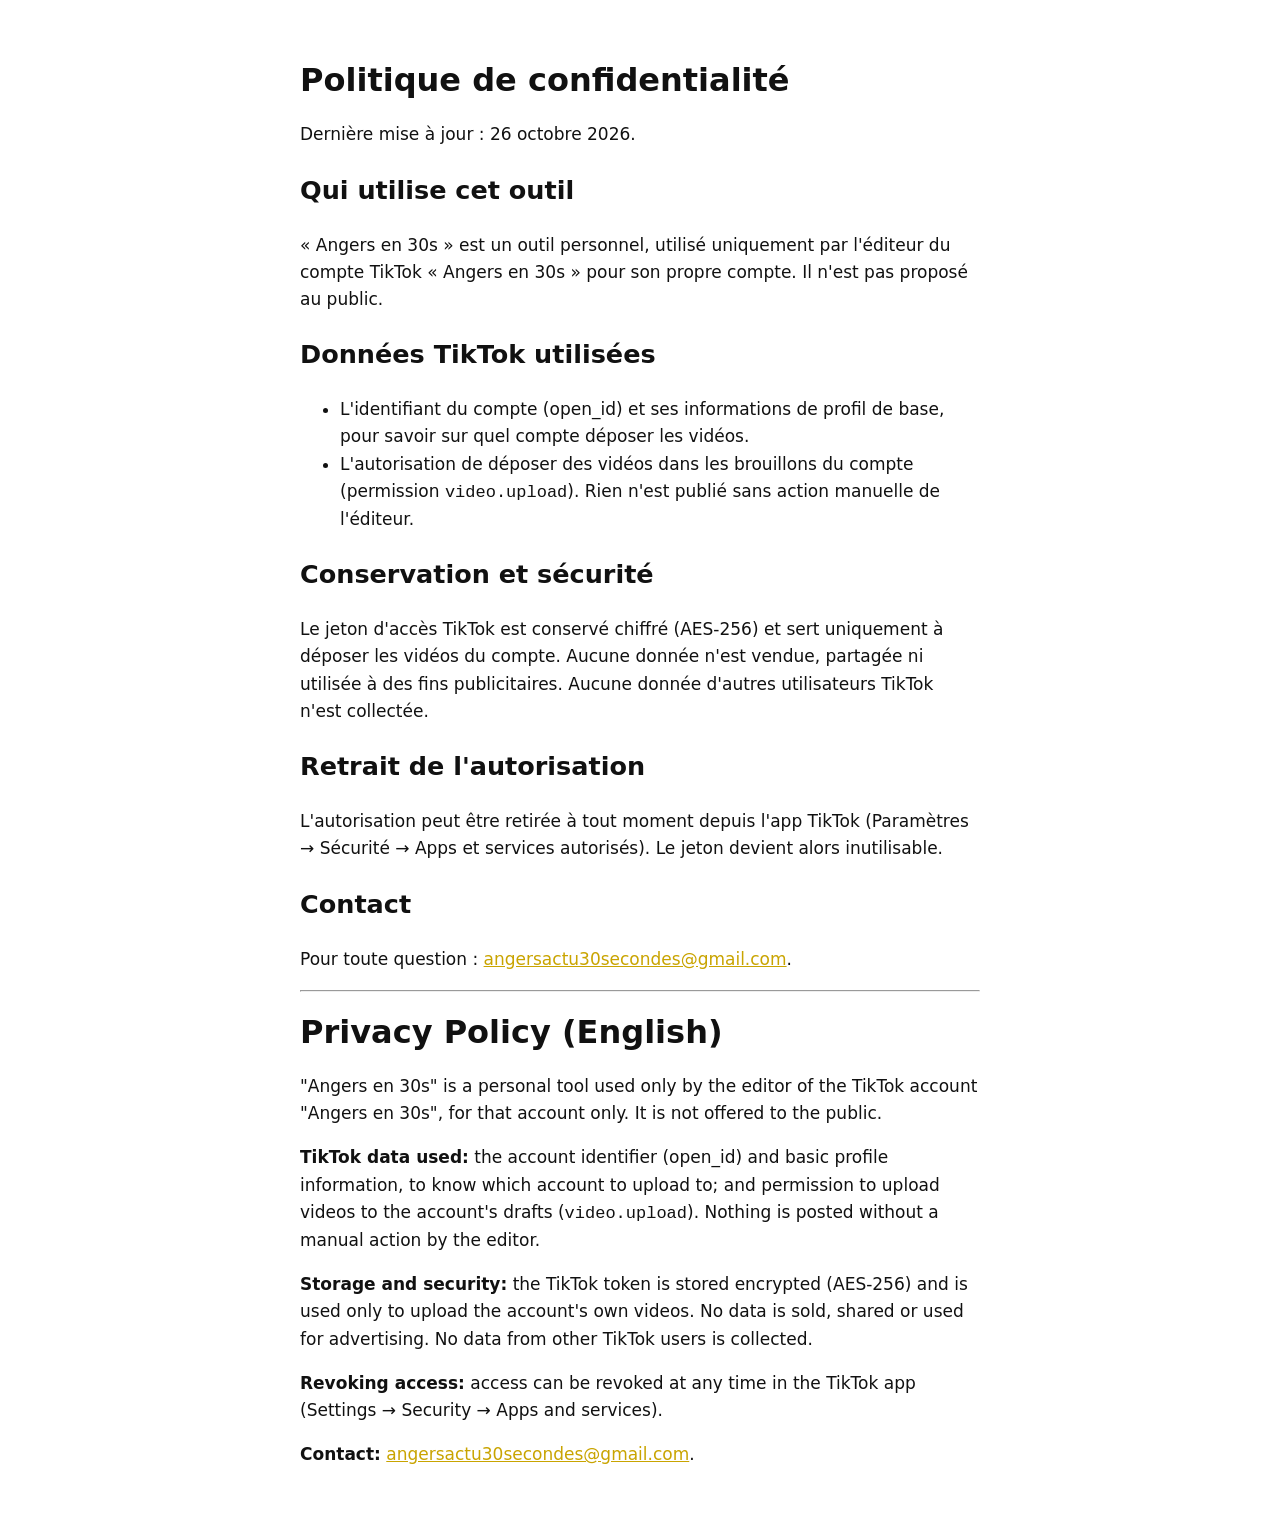
==== confidentialite.html @ ae1bf47c "Site Angers en 30s : accueil, connexion TikTok, confidentialité, conditions Co-Authored-By: Claude O" ====
<!doctype html>
<html lang="fr">
<head>
  <meta charset="utf-8">
  <meta name="viewport" content="width=device-width, initial-scale=1">
  <title>Confidentialité · Angers en 30s</title>
  <link rel="stylesheet" href="style.css">
</head>
<body>
  <main>
    <h1>Politique de confidentialité</h1>
    <p>Dernière mise à jour : 26 octobre 2026.</p>

    <h2>Qui utilise cet outil</h2>
    <p>« Angers en 30s » est un outil personnel, utilisé uniquement par l'éditeur du compte TikTok « Angers en 30s » pour son propre compte. Il n'est pas proposé au public.</p>

    <h2>Données TikTok utilisées</h2>
    <ul>
      <li>L'identifiant du compte (open_id) et ses informations de profil de base, pour savoir sur quel compte déposer les vidéos.</li>
      <li>L'autorisation de déposer des vidéos dans les brouillons du compte (permission <code>video.upload</code>). Rien n'est publié sans action manuelle de l'éditeur.</li>
    </ul>

    <h2>Conservation et sécurité</h2>
    <p>Le jeton d'accès TikTok est conservé chiffré (AES-256) et sert uniquement à déposer les vidéos du compte. Aucune donnée n'est vendue, partagée ni utilisée à des fins publicitaires. Aucune donnée d'autres utilisateurs TikTok n'est collectée.</p>

    <h2>Retrait de l'autorisation</h2>
    <p>L'autorisation peut être retirée à tout moment depuis l'app TikTok (Paramètres → Sécurité → Apps et services autorisés). Le jeton devient alors inutilisable.</p>

    <h2>Contact</h2>
    <p>Pour toute question : <a href="mailto:angersactu30secondes@gmail.com">angersactu30secondes@gmail.com</a>.</p>

    <hr>
    <h1 lang="en">Privacy Policy (English)</h1>
    <div lang="en">
      <p>"Angers en 30s" is a personal tool used only by the editor of the TikTok account "Angers en 30s", for that account only. It is not offered to the public.</p>
      <p><strong>TikTok data used:</strong> the account identifier (open_id) and basic profile information, to know which account to upload to; and permission to upload videos to the account's drafts (<code>video.upload</code>). Nothing is posted without a manual action by the editor.</p>
      <p><strong>Storage and security:</strong> the TikTok token is stored encrypted (AES-256) and is used only to upload the account's own videos. No data is sold, shared or used for advertising. No data from other TikTok users is collected.</p>
      <p><strong>Revoking access:</strong> access can be revoked at any time in the TikTok app (Settings → Security → Apps and services).</p>
      <p><strong>Contact:</strong> <a href="mailto:angersactu30secondes@gmail.com">angersactu30secondes@gmail.com</a>.</p>
    </div>
  </main>
</body>
</html>
---- style.css ----
:root { color-scheme: light dark; --fond: #ffffff; --texte: #111111; --accent: #c9a400; }
@media (prefers-color-scheme: dark) { :root { --fond: #07080c; --texte: #f2f2f2; --accent: #ffe500; } }
body { margin: 0; background: var(--fond); color: var(--texte); font: 17px/1.6 system-ui, sans-serif; }
main { max-width: 680px; margin: 0 auto; padding: 40px 16px; }
h1 { font-size: 2rem; line-height: 1.2; }
a { color: var(--accent); }
textarea { width: 100%; box-sizing: border-box; font: 14px monospace; padding: 10px; }
button { font: inherit; padding: 10px 18px; border-radius: 8px; border: 0; background: var(--accent); color: #000; cursor: pointer; }
button.tiktok { background: #000; color: #fff; border: 1px solid #555; font-weight: 700; padding: 14px 26px; }
button:disabled { opacity: .4; cursor: not-allowed; }
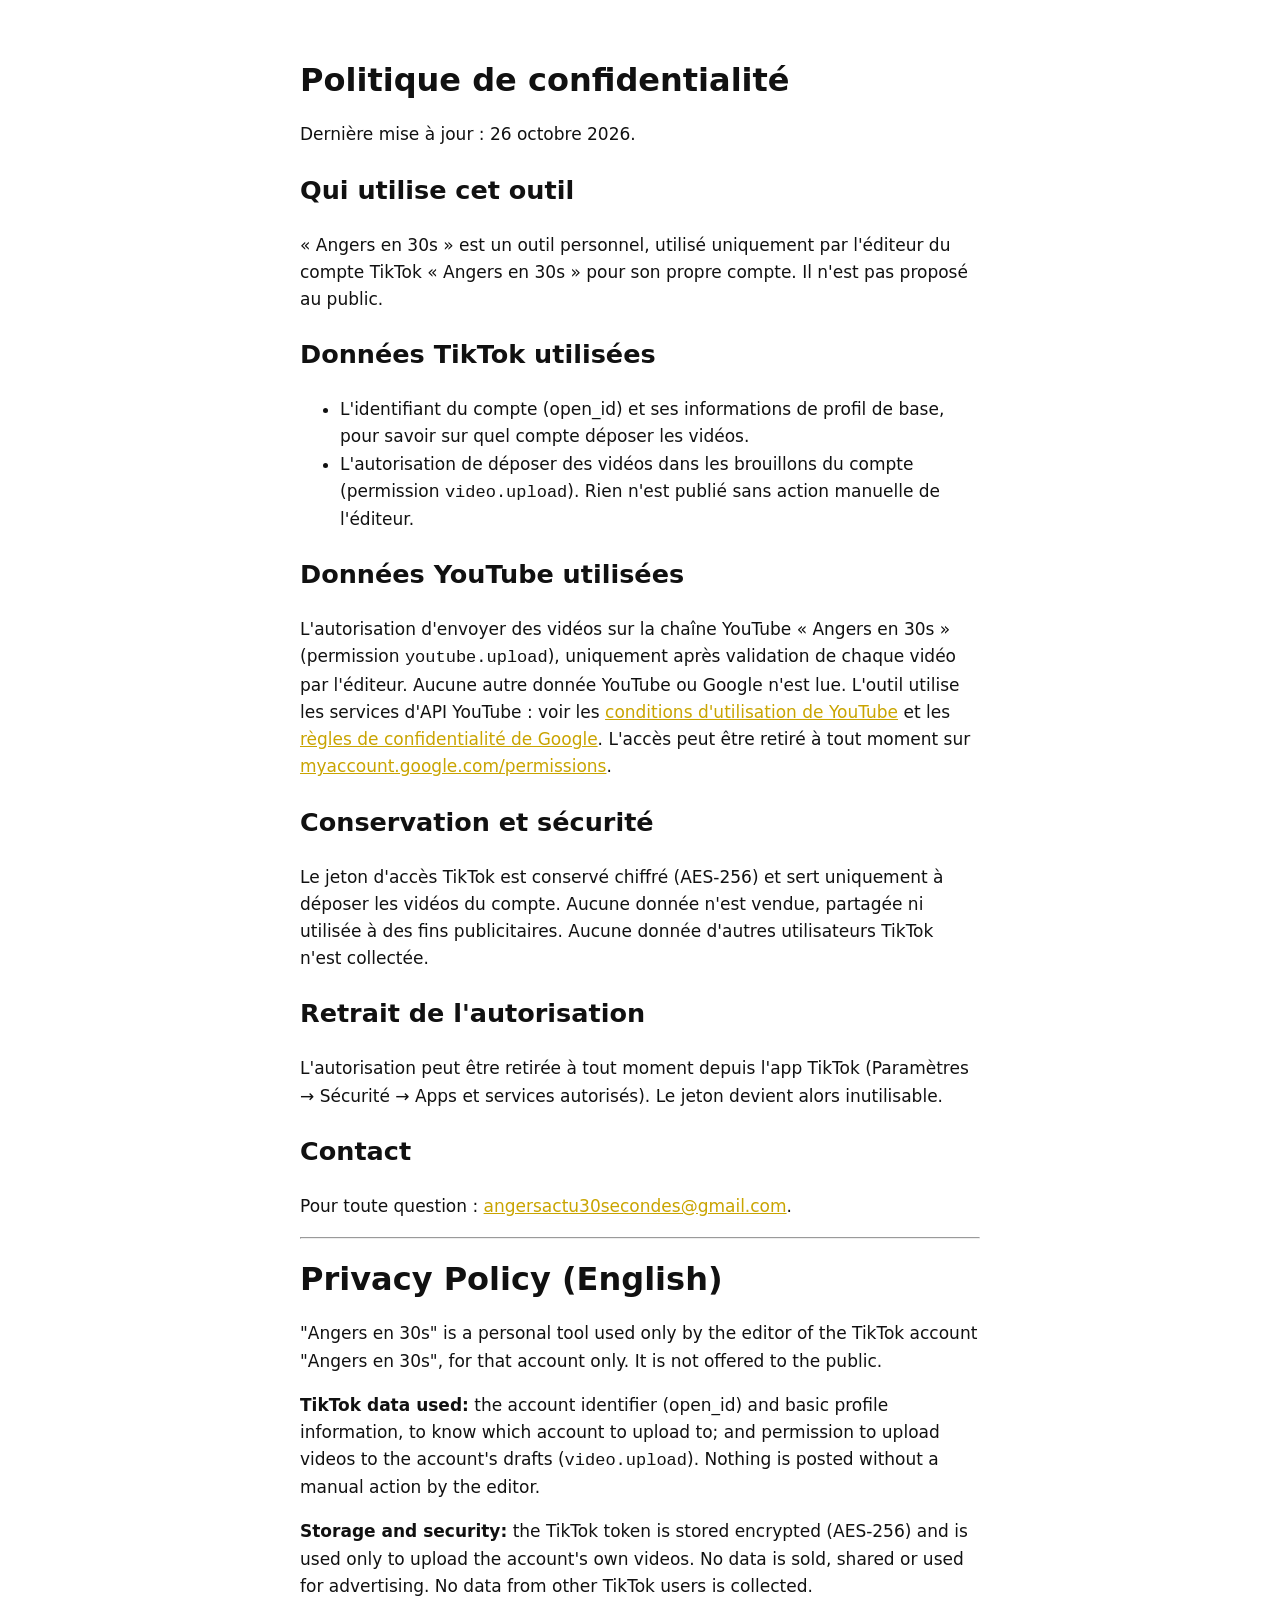
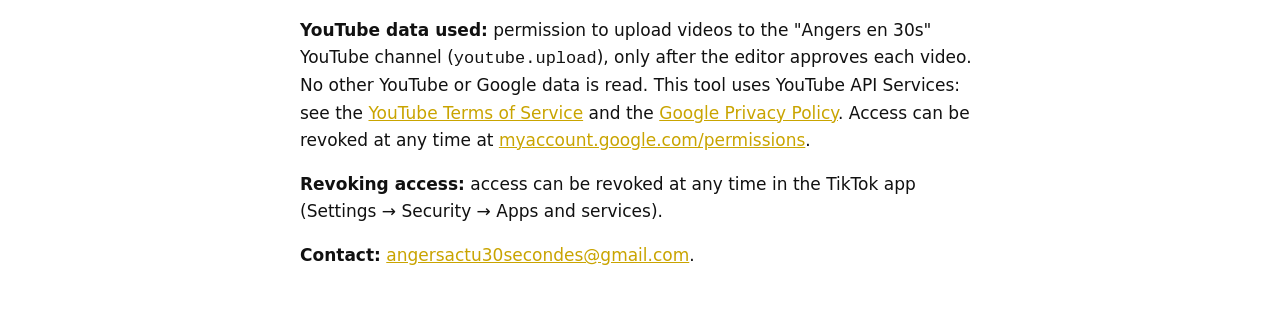
==== commit 12fcd4ab: "Pages légales : ajout de YouTube Co-Authored-By: Claude Opus 5.5 <noreply@anthropic.com>" ====
--- a/confidentialite.html
+++ b/confidentialite.html
@@ -20,6 +20,9 @@
       <li>L'autorisation de déposer des vidéos dans les brouillons du compte (permission <code>video.upload</code>). Rien n'est publié sans action manuelle de l'éditeur.</li>
     </ul>
 
+    <h2>Données YouTube utilisées</h2>
+    <p>L'autorisation d'envoyer des vidéos sur la chaîne YouTube « Angers en 30s » (permission <code>youtube.upload</code>), uniquement après validation de chaque vidéo par l'éditeur. Aucune autre donnée YouTube ou Google n'est lue. L'outil utilise les services d'API YouTube : voir les <a href="https://www.youtube.com/t/terms">conditions d'utilisation de YouTube</a> et les <a href="https://policies.google.com/privacy">règles de confidentialité de Google</a>. L'accès peut être retiré à tout moment sur <a href="https://myaccount.google.com/permissions">myaccount.google.com/permissions</a>.</p>
+
     <h2>Conservation et sécurité</h2>
     <p>Le jeton d'accès TikTok est conservé chiffré (AES-256) et sert uniquement à déposer les vidéos du compte. Aucune donnée n'est vendue, partagée ni utilisée à des fins publicitaires. Aucune donnée d'autres utilisateurs TikTok n'est collectée.</p>
 
@@ -35,6 +38,7 @@
       <p>"Angers en 30s" is a personal tool used only by the editor of the TikTok account "Angers en 30s", for that account only. It is not offered to the public.</p>
       <p><strong>TikTok data used:</strong> the account identifier (open_id) and basic profile information, to know which account to upload to; and permission to upload videos to the account's drafts (<code>video.upload</code>). Nothing is posted without a manual action by the editor.</p>
       <p><strong>Storage and security:</strong> the TikTok token is stored encrypted (AES-256) and is used only to upload the account's own videos. No data is sold, shared or used for advertising. No data from other TikTok users is collected.</p>
+      <p><strong>YouTube data used:</strong> permission to upload videos to the "Angers en 30s" YouTube channel (<code>youtube.upload</code>), only after the editor approves each video. No other YouTube or Google data is read. This tool uses YouTube API Services: see the <a href="https://www.youtube.com/t/terms">YouTube Terms of Service</a> and the <a href="https://policies.google.com/privacy">Google Privacy Policy</a>. Access can be revoked at any time at <a href="https://myaccount.google.com/permissions">myaccount.google.com/permissions</a>.</p>
       <p><strong>Revoking access:</strong> access can be revoked at any time in the TikTok app (Settings → Security → Apps and services).</p>
       <p><strong>Contact:</strong> <a href="mailto:angersactu30secondes@gmail.com">angersactu30secondes@gmail.com</a>.</p>
     </div>
